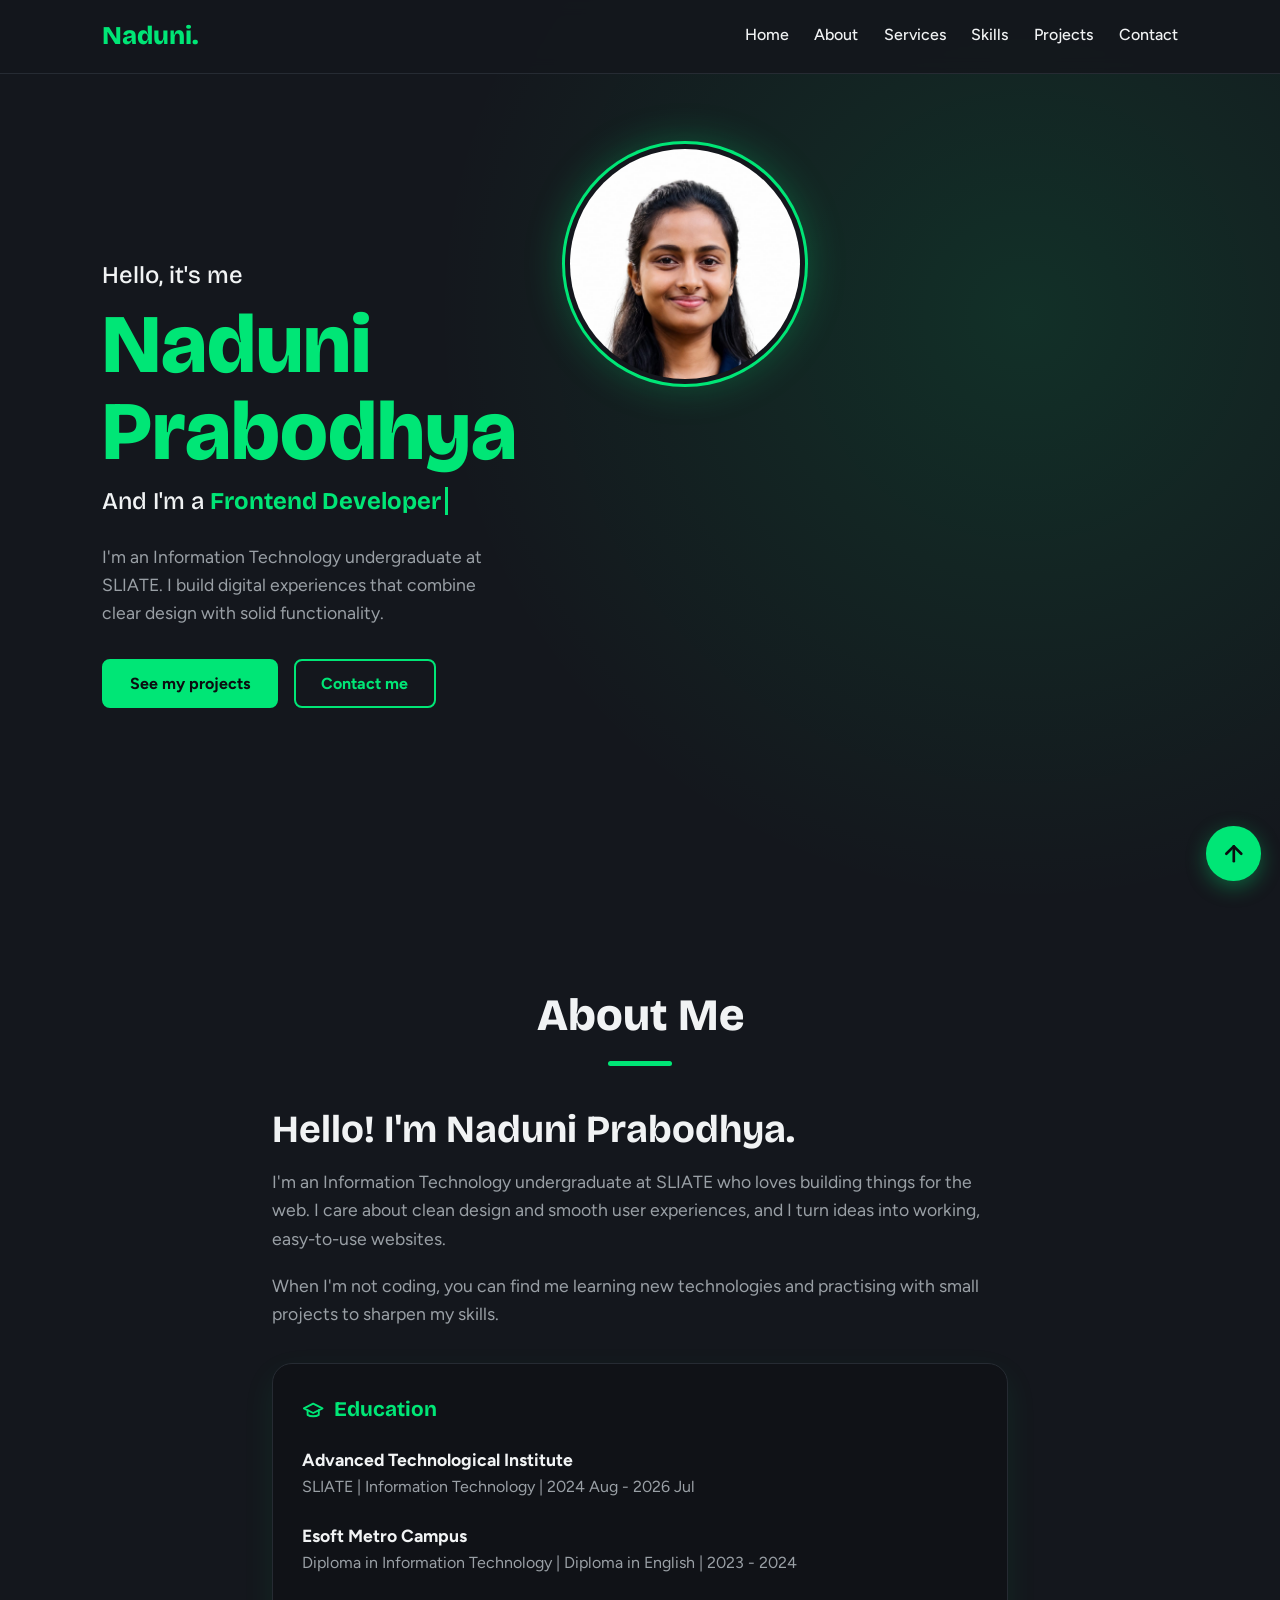
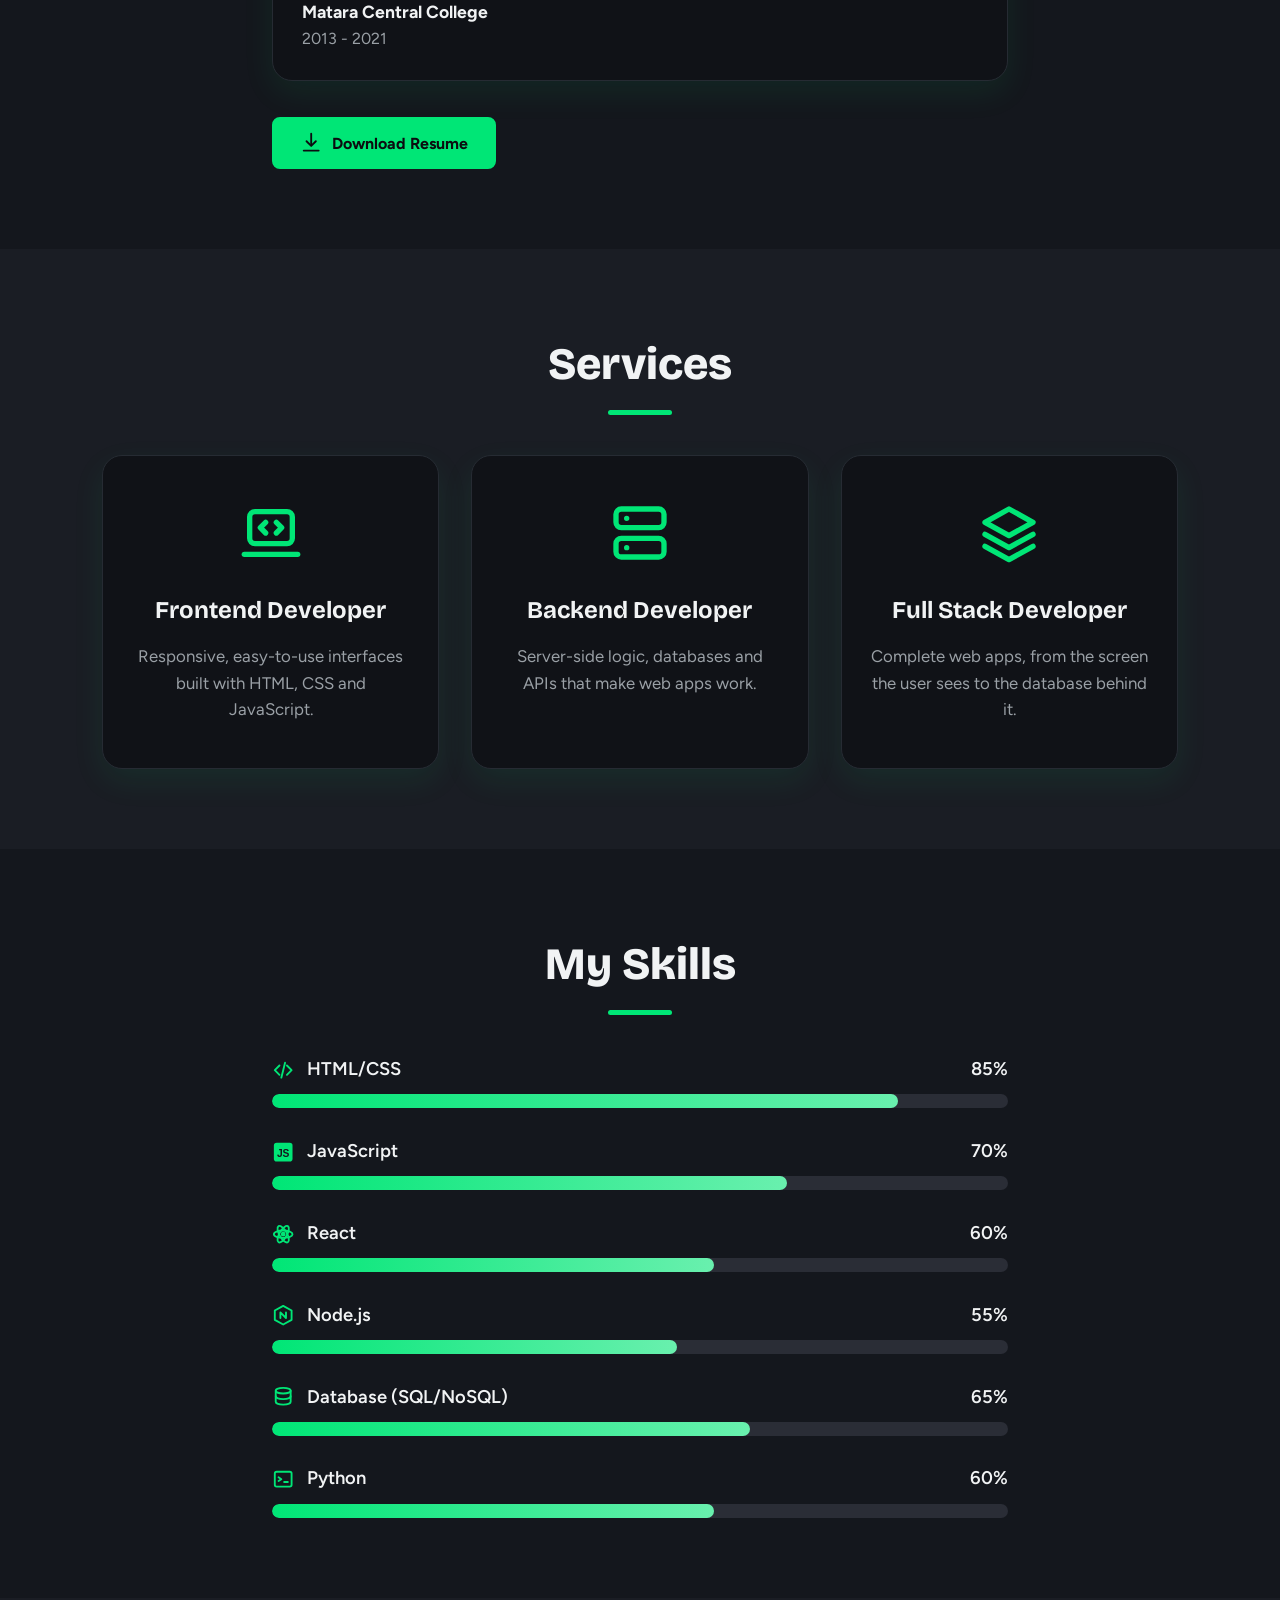
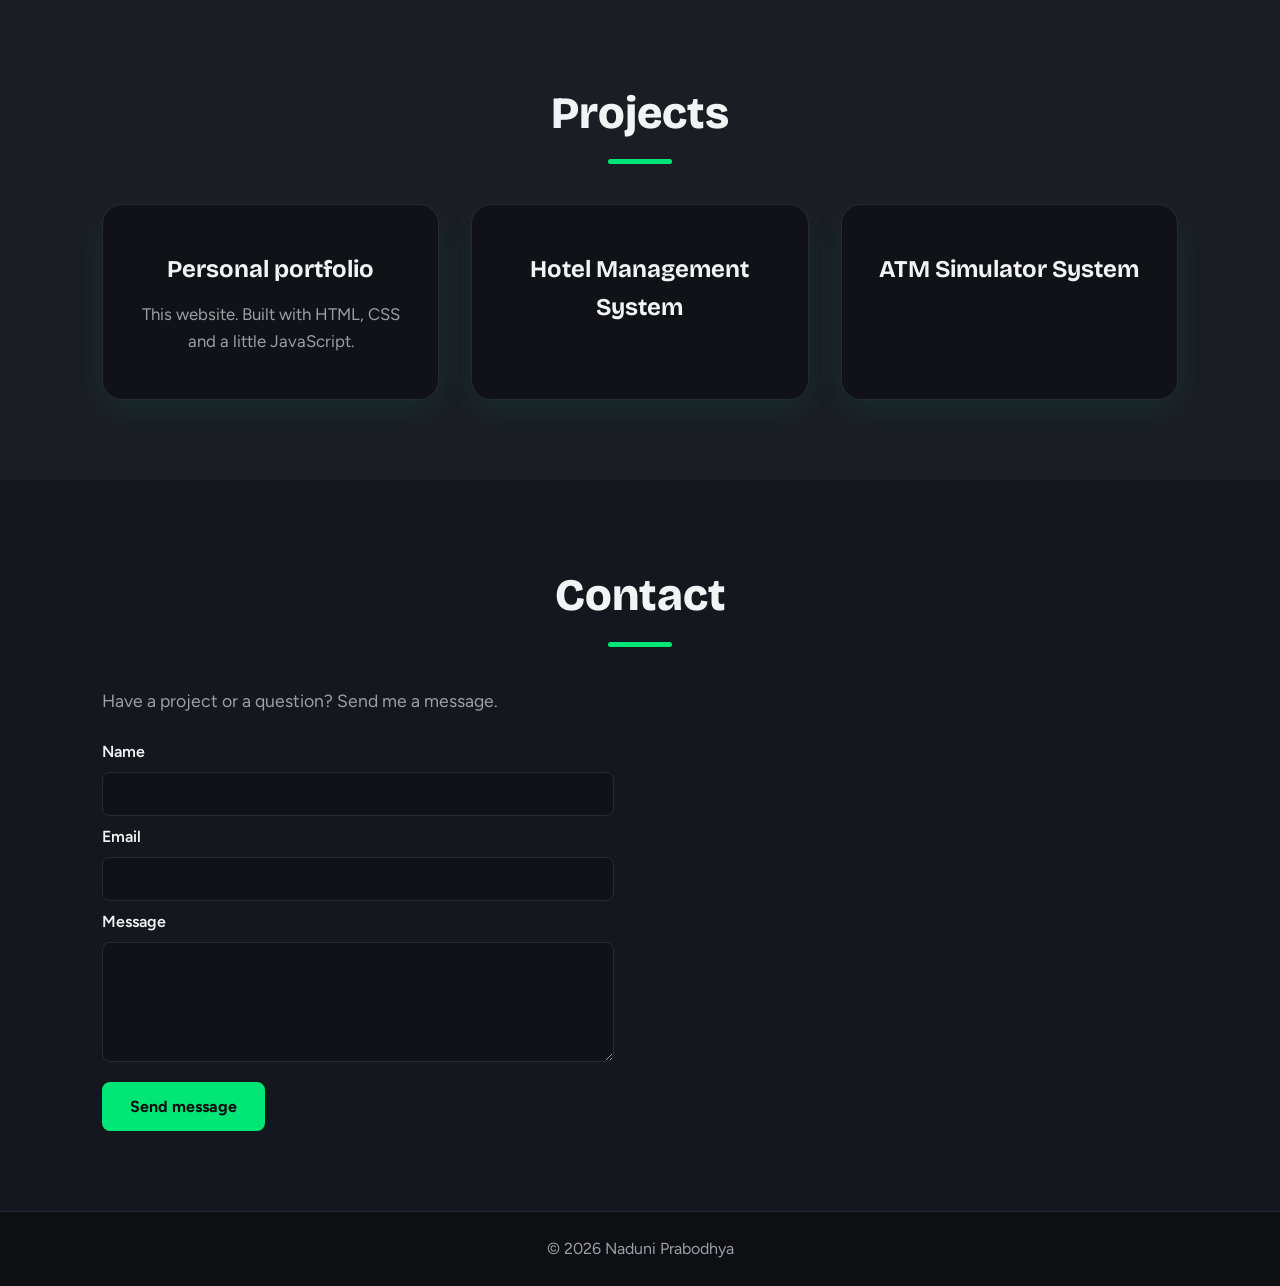
==== index.html @ 2f7cf5c9 "Add files via upload" ====
<!DOCTYPE html>
<html lang="en">
<head>
    <meta charset="UTF-8">
    <meta name="viewport" content="width=device-width, initial-scale=1.0">
    <title>Naduni Prabodhya | Portfolio</title>
    <link rel="preconnect" href="https://fonts.googleapis.com">
    <link rel="preconnect" href="https://fonts.gstatic.com" crossorigin>
    <link href="https://fonts.googleapis.com/css2?family=Bricolage+Grotesque:wght@500;700;800&family=Figtree:wght@400;500;600&display=swap" rel="stylesheet">
    <link rel="stylesheet" href="stylesheet.css">
</head>
<body>
    <header class="header">
        <a href="#home" class="logo">Naduni.</a>
        <nav class="navbar" aria-label="Main">
            <a href="#home">Home</a>
            <a href="#about">About</a>
            <a href="#services">Services</a>
            <a href="#skills">Skills</a>
            <a href="#projects">Projects</a>
            <a href="#contact">Contact</a>
        </nav>
    </header>

    <main>
        <section class="home" id="home">
            <div class="home-content">
                <h3>Hello, it's me</h3>
                <h1>Naduni Prabodhya</h1>
                <h3>And I'm a <span class="role" id="role"></span></h3>
                <p>
                    I'm an Information Technology undergraduate at SLIATE.
                    I build digital experiences that combine clear design with solid functionality.
                </p>
                <div class="home-actions">
                    <a href="#projects" class="btn">See my projects</a>
                    <a href="#contact" class="btn btn-ghost">Contact me</a>
                </div>
            </div>
            <div class="home-img">
                <img src="naduphoto.jpeg" alt="Photo of Naduni Prabodhya">
            </div>
        </section>

        <section class="section" id="about">
            <h2>About Me</h2>
            <div class="about-body">
                <h3>Hello! I'm Naduni Prabodhya.</h3>
                <p>
                    I'm an Information Technology undergraduate at SLIATE who loves building things for the web.
                    I care about clean design and smooth user experiences, and I turn ideas into
                    working, easy-to-use websites.
                </p>
                <p>
                    When I'm not coding, you can find me learning new technologies and practising
                    with small projects to sharpen my skills.
                </p>

                <div class="edu-card">
                    <h4>
                        <svg class="icon-sm" viewBox="0 0 24 24" fill="none" stroke="currentColor" stroke-width="2" stroke-linecap="round" stroke-linejoin="round" aria-hidden="true"><path d="M22 10L12 5 2 10l10 5 10-5z"/><path d="M6 12v5c3 2 9 2 12 0v-5"/></svg>
                        Education
                    </h4>
                    <div class="edu-item">
                        <strong>Advanced Technological Institute</strong>
                        <span>SLIATE | Information Technology | 2024 Aug - 2026 Jul</span>
                    </div>
                    <div class="edu-item">
                        <strong>Esoft Metro Campus</strong>
                        <span> Diploma in Information Technology | Diploma in English | 2023 - 2024</span>
                    </div>
                    <div class="edu-item">
                        <strong>Matara Central College</strong>
                        <span>2013 - 2021 </span>
                    </div>
                </div>

                <a href="S.K.N.Prabodhya CV.pdf" download class="btn">
                    <svg class="icon-sm" viewBox="0 0 24 24" fill="none" stroke="currentColor" stroke-width="2" stroke-linecap="round" stroke-linejoin="round" aria-hidden="true"><path d="M12 3v12"/><path d="M7 11l5 5 5-5"/><path d="M4 21h16"/></svg>
                    Download Resume
                </a>
            </div>
        </section>

        <section class="section alt" id="services">
            <h2>Services</h2>
            <div class="grid">
                <article>
                    <svg class="icon" viewBox="0 0 24 24" fill="none" stroke="currentColor" stroke-width="2" stroke-linecap="round" stroke-linejoin="round" aria-hidden="true"><rect x="4" y="4" width="16" height="12" rx="2"/><path d="M2 20h20"/><path d="M10 8l-2 2 2 2M14 8l2 2-2 2"/></svg>
                    <h3>Frontend Developer</h3>
                    <p>Responsive, easy-to-use interfaces built with HTML, CSS and JavaScript.</p>
                </article>
                <article>
                    <svg class="icon" viewBox="0 0 24 24" fill="none" stroke="currentColor" stroke-width="2" stroke-linecap="round" stroke-linejoin="round" aria-hidden="true"><rect x="3" y="3" width="18" height="7" rx="2"/><rect x="3" y="14" width="18" height="7" rx="2"/><path d="M7 6.5h.01M7 17.5h.01"/></svg>
                    <h3>Backend Developer</h3>
                    <p>Server-side logic, databases and APIs that make web apps work.</p>
                </article>
                <article>
                    <svg class="icon" viewBox="0 0 24 24" fill="none" stroke="currentColor" stroke-width="2" stroke-linecap="round" stroke-linejoin="round" aria-hidden="true"><path d="M12 3l9 5-9 5-9-5 9-5z"/><path d="M3 12.5l9 5 9-5"/><path d="M3 17l9 5 9-5"/></svg>
                    <h3>Full Stack Developer</h3>
                    <p>Complete web apps, from the screen the user sees to the database behind it.</p>
                </article>
            </div>
        </section>

        <section class="section" id="skills">
            <h2>My Skills</h2>
            <div class="skill-list">
                <div class="skill">
                    <div class="skill-head">
                        <span class="skill-name"><svg class="icon-sm" viewBox="0 0 24 24" fill="none" stroke="currentColor" stroke-width="2" stroke-linecap="round" stroke-linejoin="round" aria-hidden="true"><path d="M8 7l-5 5 5 5M16 7l5 5-5 5M14 4l-4 16"/></svg>HTML/CSS</span>
                        <span>85%</span>
                    </div>
                    <div class="bar"><span style="width: 85%"></span></div>
                </div>

                <div class="skill">
                    <div class="skill-head">
                        <span class="skill-name"><svg class="icon-sm" viewBox="0 0 24 24" aria-hidden="true"><rect x="2" y="2" width="20" height="20" rx="3" fill="currentColor"/><text x="12" y="17" text-anchor="middle" font-size="11" font-weight="800" font-family="Arial, sans-serif" fill="#14171d">JS</text></svg>JavaScript</span>
                        <span>70%</span>
                    </div>
                    <div class="bar"><span style="width: 70%"></span></div>
                </div>

                <div class="skill">
                    <div class="skill-head">
                        <span class="skill-name"><svg class="icon-sm" viewBox="0 0 24 24" fill="none" stroke="currentColor" stroke-width="2" stroke-linecap="round" stroke-linejoin="round" aria-hidden="true"><circle cx="12" cy="12" r="1.6" fill="currentColor"/><ellipse cx="12" cy="12" rx="10" ry="4"/><ellipse cx="12" cy="12" rx="10" ry="4" transform="rotate(60 12 12)"/><ellipse cx="12" cy="12" rx="10" ry="4" transform="rotate(120 12 12)"/></svg>React</span>
                        <span>60%</span>
                    </div>
                    <div class="bar"><span style="width: 60%"></span></div>
                </div>

                <div class="skill">
                    <div class="skill-head">
                        <span class="skill-name"><svg class="icon-sm" viewBox="0 0 24 24" fill="none" stroke="currentColor" stroke-width="2" stroke-linecap="round" stroke-linejoin="round" aria-hidden="true"><path d="M12 2l9 5v10l-9 5-9-5V7z"/><path d="M9 9v6M9 9l6 6M15 9v6"/></svg>Node.js</span>
                        <span>55%</span>
                    </div>
                    <div class="bar"><span style="width: 55%"></span></div>
                </div>

                <div class="skill">
                    <div class="skill-head">
                        <span class="skill-name"><svg class="icon-sm" viewBox="0 0 24 24" fill="none" stroke="currentColor" stroke-width="2" stroke-linecap="round" stroke-linejoin="round" aria-hidden="true"><ellipse cx="12" cy="5" rx="8" ry="3"/><path d="M4 5v6c0 1.7 3.6 3 8 3s8-1.3 8-3V5"/><path d="M4 11v6c0 1.7 3.6 3 8 3s8-1.3 8-3v-6"/></svg>Database (SQL/NoSQL)</span>
                        <span>65%</span>
                    </div>
                    <div class="bar"><span style="width: 65%"></span></div>
                </div>

                <div class="skill">
                    <div class="skill-head">
                        <span class="skill-name"><svg class="icon-sm" viewBox="0 0 24 24" fill="none" stroke="currentColor" stroke-width="2" stroke-linecap="round" stroke-linejoin="round" aria-hidden="true"><rect x="3" y="4" width="18" height="16" rx="2"/><path d="M7 10l3 2-3 2M13 15h4"/></svg>Python</span>
                        <span>60%</span>
                    </div>
                    <div class="bar"><span style="width: 60%"></span></div>
                </div>
            </div>
        </section>

        <section class="section alt" id="projects">
            <h2>Projects</h2>
            <div class="grid">
                <article>
                    <h3>Personal portfolio</h3>
                    <p>This website. Built with HTML, CSS and a little JavaScript.</p>
                </article>
                <article>
                    <h3>Hotel Management System</h3>
                    <p></p>
                </article>
                <article>
                    <h3>ATM Simulator System</h3>
                    <p></p>
                </article>
            </div>
        </section>

        <section class="section" id="contact">
            <h2>Contact</h2>
            <p class="lead">Have a project or a question? Send me a message.</p>
            <form class="contact-form" action="#" method="post">
                <label for="name">Name</label>
                <input type="text" id="name" name="name" required>
                <label for="email">Email</label>
                <input type="email" id="email" name="email" required>
                <label for="message">Message</label>
                <textarea id="message" name="message" rows="5" required></textarea>
                <button type="submit" class="btn">Send message</button>
            </form>
        </section>
    </main>

    <footer class="footer">
        <p>&copy; 2026 Naduni Prabodhya</p>
    </footer>

    <a href="#home" class="to-top" aria-label="Back to top">
        <svg viewBox="0 0 24 24" fill="none" stroke="currentColor" stroke-width="2.5" stroke-linecap="round" stroke-linejoin="round" aria-hidden="true"><path d="M12 19V5"/><path d="M5 12l7-7 7 7"/></svg>
    </a>

    <script>
        const roles = ["Frontend Developer", "Backend Developer", "Full Stack Developer"];
        const el = document.getElementById("role");
        const still = window.matchMedia("(prefers-reduced-motion: reduce)").matches;
        let r = 0, c = 0, deleting = false;

        function type() {
            const word = roles[r];
            el.textContent = word.slice(0, c);
            if (!deleting && c === word.length) { deleting = true; return setTimeout(type, 1400); }
            if (deleting && c === 0) { deleting = false; r = (r + 1) % roles.length; }
            c += deleting ? -1 : 1;
            setTimeout(type, deleting ? 50 : 100);
        }
        still ? (el.textContent = roles[0]) : type();
    </script>
</body>
</html>
---- stylesheet.css ----
:root {
    --bg: #14171d;
    --bg-alt: #1a1d24;
    --card: #101217;
    --line: #262b33;
    --green: #00e676;
    --text: #f1f3f4;
    --muted: #9aa0a6;
    --head: "Bricolage Grotesque", system-ui, sans-serif;
    --body: "Figtree", system-ui, sans-serif;
    color-scheme: dark;
}

* { margin: 0; padding: 0; box-sizing: border-box; }

html { scroll-behavior: smooth; scroll-padding-top: 5rem; }

body {
    font-family: var(--body);
    background: var(--bg);
    color: var(--text);
    line-height: 1.6;
}

a:focus-visible, button:focus-visible, input:focus-visible, textarea:focus-visible {
    outline: 3px solid var(--green);
    outline-offset: 3px;
}

/* Header */
.header {
    position: fixed;
    top: 0; left: 0; right: 0;
    z-index: 10;
    display: flex;
    justify-content: space-between;
    align-items: center;
    flex-wrap: wrap;
    gap: .5rem 2rem;
    padding: 1rem 8%;
    background: rgba(20, 23, 29, .92);
    backdrop-filter: blur(8px);
    border-bottom: 1px solid var(--line);
}

.logo {
    font-family: var(--head);
    font-weight: 800;
    font-size: 1.6rem;
    color: var(--green);
    text-decoration: none;
}

.navbar { display: flex; flex-wrap: wrap; gap: .3rem 1.6rem; }

.navbar a {
    color: var(--text);
    text-decoration: none;
    font-weight: 500;
    padding-bottom: 2px;
    border-bottom: 2px solid transparent;
    transition: color .2s, border-color .2s;
}

.navbar a:hover { color: var(--green); border-color: var(--green); }

/* Hero */
.home {
    min-height: 100vh;
    display: flex;
    align-items: center;
    padding: 8rem 8% 4rem;
    background: radial-gradient(circle at 80% 35%, rgba(0, 230, 118, .12), transparent 50%), var(--bg);
}

.home { justify-content: space-between; flex-wrap: nowrap; gap: 3rem; }

.home-content { flex: 1; max-width: 36rem; }

.home-img { flex-shrink: 0; align-self: flex-start; margin-top: 1rem; }

.home-img img {
    display: block;
    width: min(15rem, 100%);
    aspect-ratio: 1;
    object-fit: cover;
    object-position: center top;
    border-radius: 50%;
    border: 5px solid var(--bg);
    box-shadow: 0 0 0 3px var(--green), 0 0 40px rgba(0, 230, 118, .3);
    background: var(--card);
}

.home h1 {
    font-family: var(--head);
    font-weight: 800;
    font-size: clamp(2.8rem, 8vw, 5.2rem);
    line-height: 1.05;
    margin: .4rem 0;
    color: var(--green);
}

.home h3 { font-family: var(--head); font-weight: 500; font-size: 1.5rem; }

.role {
    font-weight: 700;
    color: var(--green);
    border-right: 3px solid var(--green);
    padding-right: 4px;
    min-height: 1.2em;
}

.home p { margin: 1.4rem 0 2rem; font-size: 1.1rem; max-width: 34rem; color: var(--muted); }

.home-actions { display: flex; flex-wrap: wrap; gap: 1rem; }

/* Buttons */
.btn {
    display: inline-block;
    padding: .8rem 1.6rem;
    background: var(--green);
    color: #0b0d10;
    font: 700 1rem var(--body);
    text-decoration: none;
    border: 2px solid var(--green);
    border-radius: 8px;
    cursor: pointer;
    transition: background .2s, color .2s, border-color .2s;
}

.btn:hover { background: var(--text); border-color: var(--text); }

.btn-ghost { background: transparent; color: var(--green); }
.btn-ghost:hover { background: var(--green); border-color: var(--green); color: #0b0d10; }

/* Sections */
.section { padding: 5rem 8%; background: var(--bg); }
.section.alt { background: var(--bg-alt); }

.section h2 {
    font-family: var(--head);
    font-weight: 800;
    font-size: clamp(2rem, 5vw, 2.8rem);
    text-align: center;
    margin-bottom: 2.5rem;
}

.section h2::after {
    content: "";
    display: block;
    width: 4rem;
    height: 5px;
    margin: .6rem auto 0;
    border-radius: 3px;
    background: var(--green);
}

.lead { max-width: 40rem; font-size: 1.1rem; color: var(--muted); }

/* Cards (services + projects) */
.grid {
    display: grid;
    grid-template-columns: repeat(auto-fit, minmax(15rem, 1fr));
    gap: 2rem;
}

.grid article {
    text-align: center;
    padding: 2.8rem 1.8rem;
    background: var(--card);
    border: 1px solid var(--line);
    border-radius: 20px;
    box-shadow: 0 12px 32px rgba(0, 230, 118, .08);
    transition: border-color .25s, box-shadow .25s;
}

.grid article:hover {
    border-color: var(--green);
    box-shadow: 0 12px 36px rgba(0, 230, 118, .22);
}

.grid .icon { width: 4rem; height: 4rem; color: var(--green); margin-bottom: 1.2rem; }

.grid h3 { font-family: var(--head); font-size: 1.5rem; font-weight: 700; margin-bottom: .8rem; }

.grid p { color: var(--muted); font-size: 1.05rem; }

/* Skills */
.skill-list { max-width: 46rem; margin: 0 auto; display: grid; gap: 1.8rem; }

.skill-head {
    display: flex;
    justify-content: space-between;
    align-items: center;
    margin-bottom: .6rem;
    font-size: 1.15rem;
    font-weight: 600;
}

.skill-name { display: flex; align-items: center; gap: .8rem; }
.skill-name svg { color: var(--green); }

.bar { height: 14px; background: #2a2d36; border-radius: 999px; overflow: hidden; }

.bar span {
    display: block;
    height: 100%;
    border-radius: 999px;
    background: linear-gradient(90deg, var(--green), #69f0ae);
}

/* Contact form */
.contact-form {
    display: grid;
    gap: .5rem;
    max-width: 32rem;
    margin-top: 1.5rem;
}

.contact-form label { font-weight: 600; }

.contact-form input, .contact-form textarea {
    padding: .7rem .9rem;
    font: 1rem var(--body);
    color: var(--text);
    background: var(--card);
    border: 1px solid var(--line);
    border-radius: 8px;
}

.contact-form input:focus, .contact-form textarea:focus { border-color: var(--green); }

.contact-form .btn { margin-top: .8rem; justify-self: start; }

.footer { padding: 1.5rem 8%; text-align: center; background: #0d0f13; color: var(--muted); border-top: 1px solid var(--line); }

@media (max-width: 600px) {
    .header { padding: .8rem 5%; }
    .home, .section, .footer { padding-left: 5%; padding-right: 5%; }
    .home { padding-top: 9rem; flex-direction: column; align-items: flex-start; gap: 1.5rem; }
    .home-img { order: -1; margin-top: 0; }
    .home-img img { width: 10rem; }
}

@media (prefers-reduced-motion: reduce) {
    html { scroll-behavior: auto; }
    * { transition: none !important; }
}

/* About */
.about-body { max-width: 46rem; margin: 0 auto; }

.about-body h3 {
    font-family: var(--head);
    font-size: clamp(1.8rem, 5vw, 2.4rem);
    line-height: 1.2;
    margin-bottom: 1rem;
}

.about-body > p { color: var(--muted); font-size: 1.1rem; margin-bottom: 1.2rem; }

.edu-card {
    margin: 2.2rem 0;
    padding: 1.8rem;
    background: var(--card);
    border: 1px solid var(--line);
    border-radius: 20px;
    box-shadow: 0 12px 32px rgba(0, 230, 118, .08);
}

.edu-card h4 {
    display: flex;
    align-items: center;
    gap: .6rem;
    margin-bottom: 1.2rem;
    font-family: var(--head);
    font-size: 1.3rem;
    color: var(--green);
}

.edu-item { margin-bottom: 1.4rem; }
.edu-item:last-child { margin-bottom: 0; }
.edu-item strong { display: block; font-size: 1.1rem; }
.edu-item span { color: var(--muted); }

.icon-sm { width: 1.4rem; height: 1.4rem; flex-shrink: 0; }

.btn .icon-sm { vertical-align: -.3rem; margin-right: .4rem; }

/* Back to top */
.to-top {
    position: fixed;
    right: 1.2rem;
    bottom: 1.2rem;
    z-index: 10;
    display: grid;
    place-items: center;
    width: 3.4rem;
    height: 3.4rem;
    border-radius: 50%;
    background: var(--green);
    color: #0b0d10;
    box-shadow: 0 6px 20px rgba(0, 230, 118, .35);
}

.to-top svg { width: 1.6rem; height: 1.6rem; }
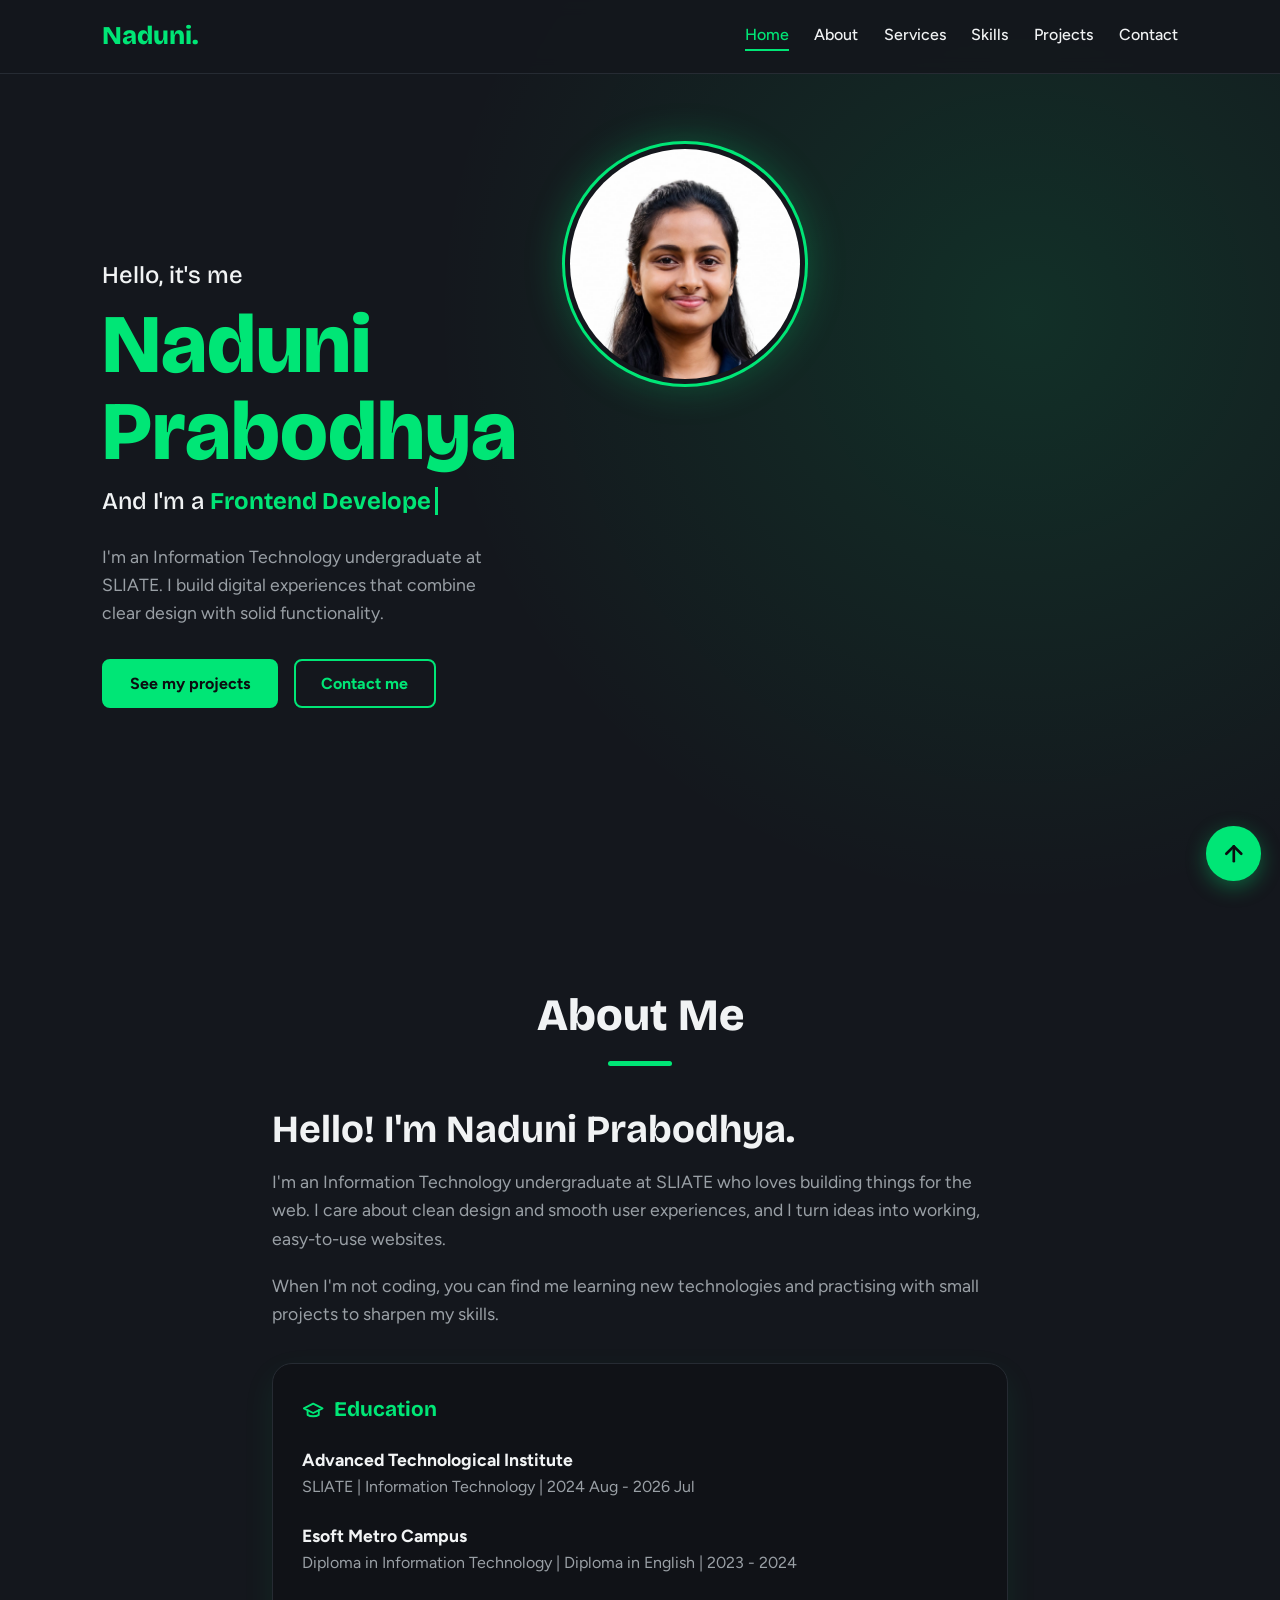
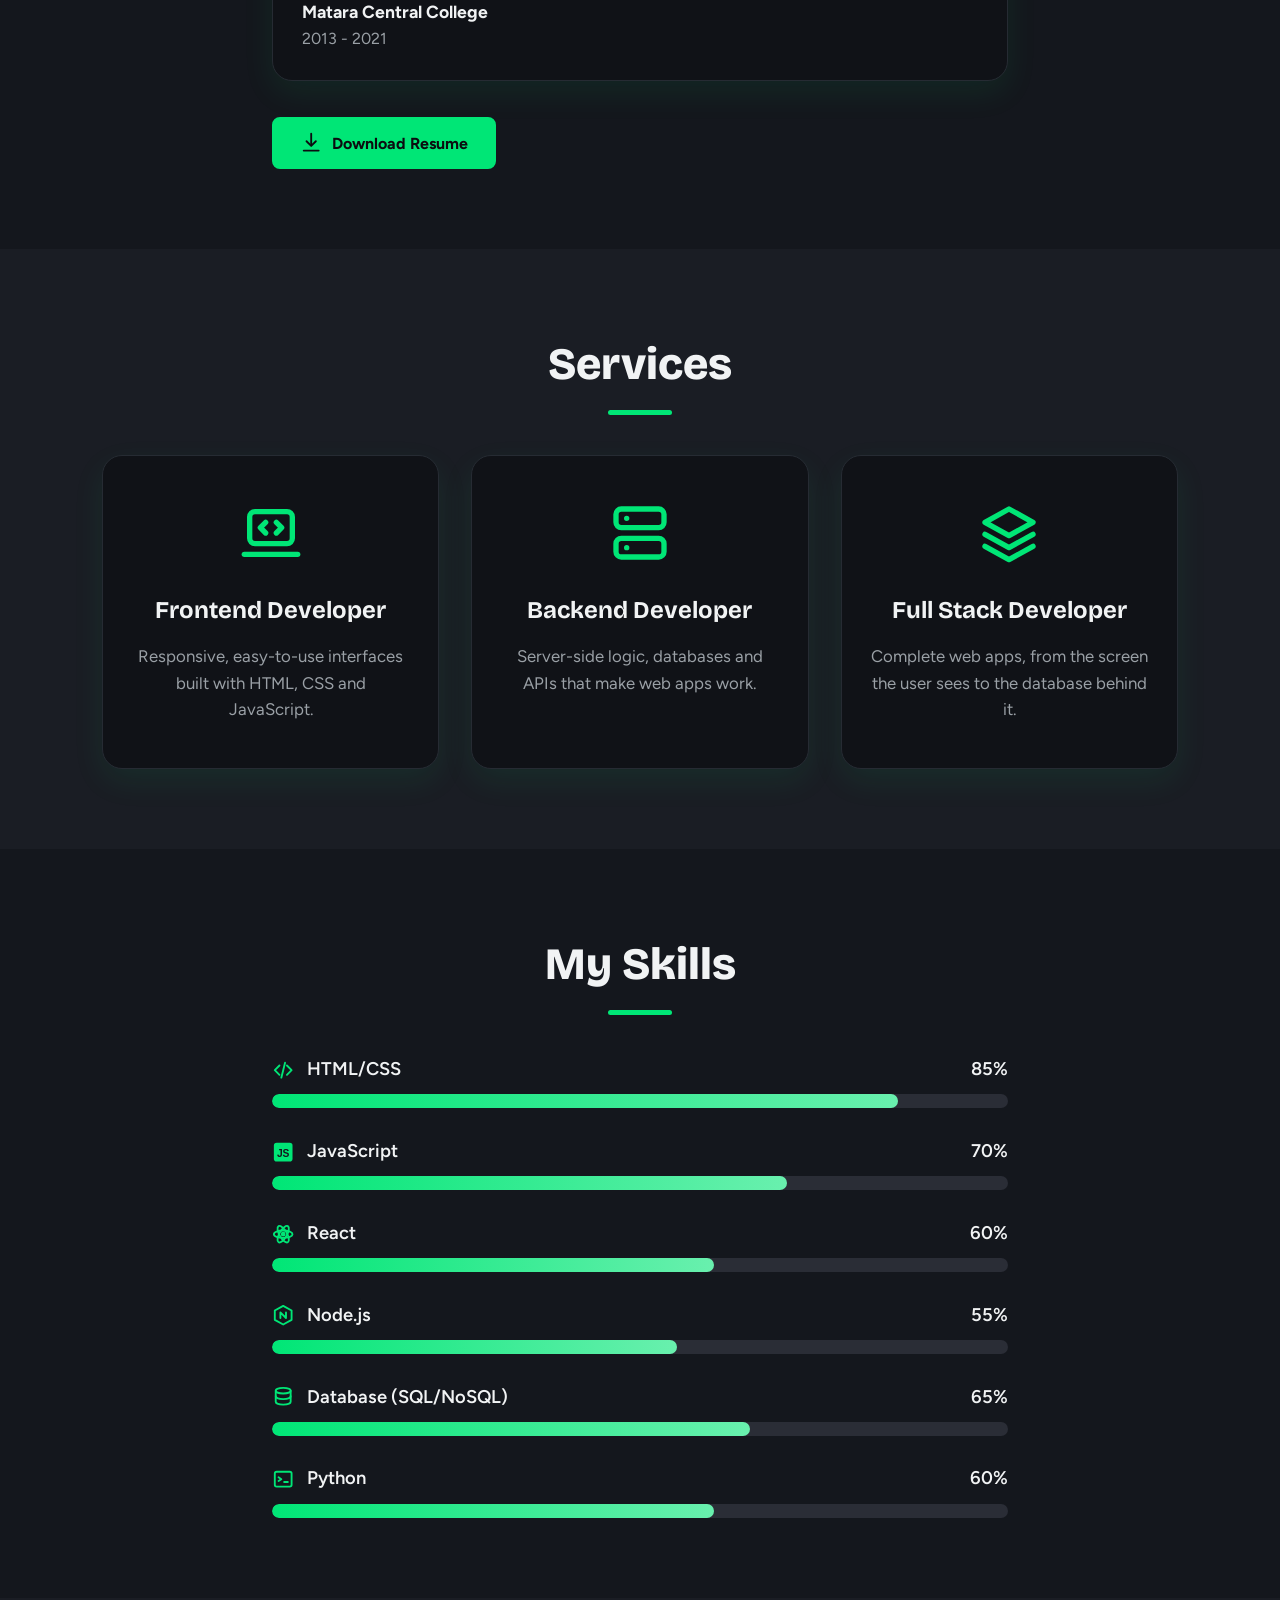
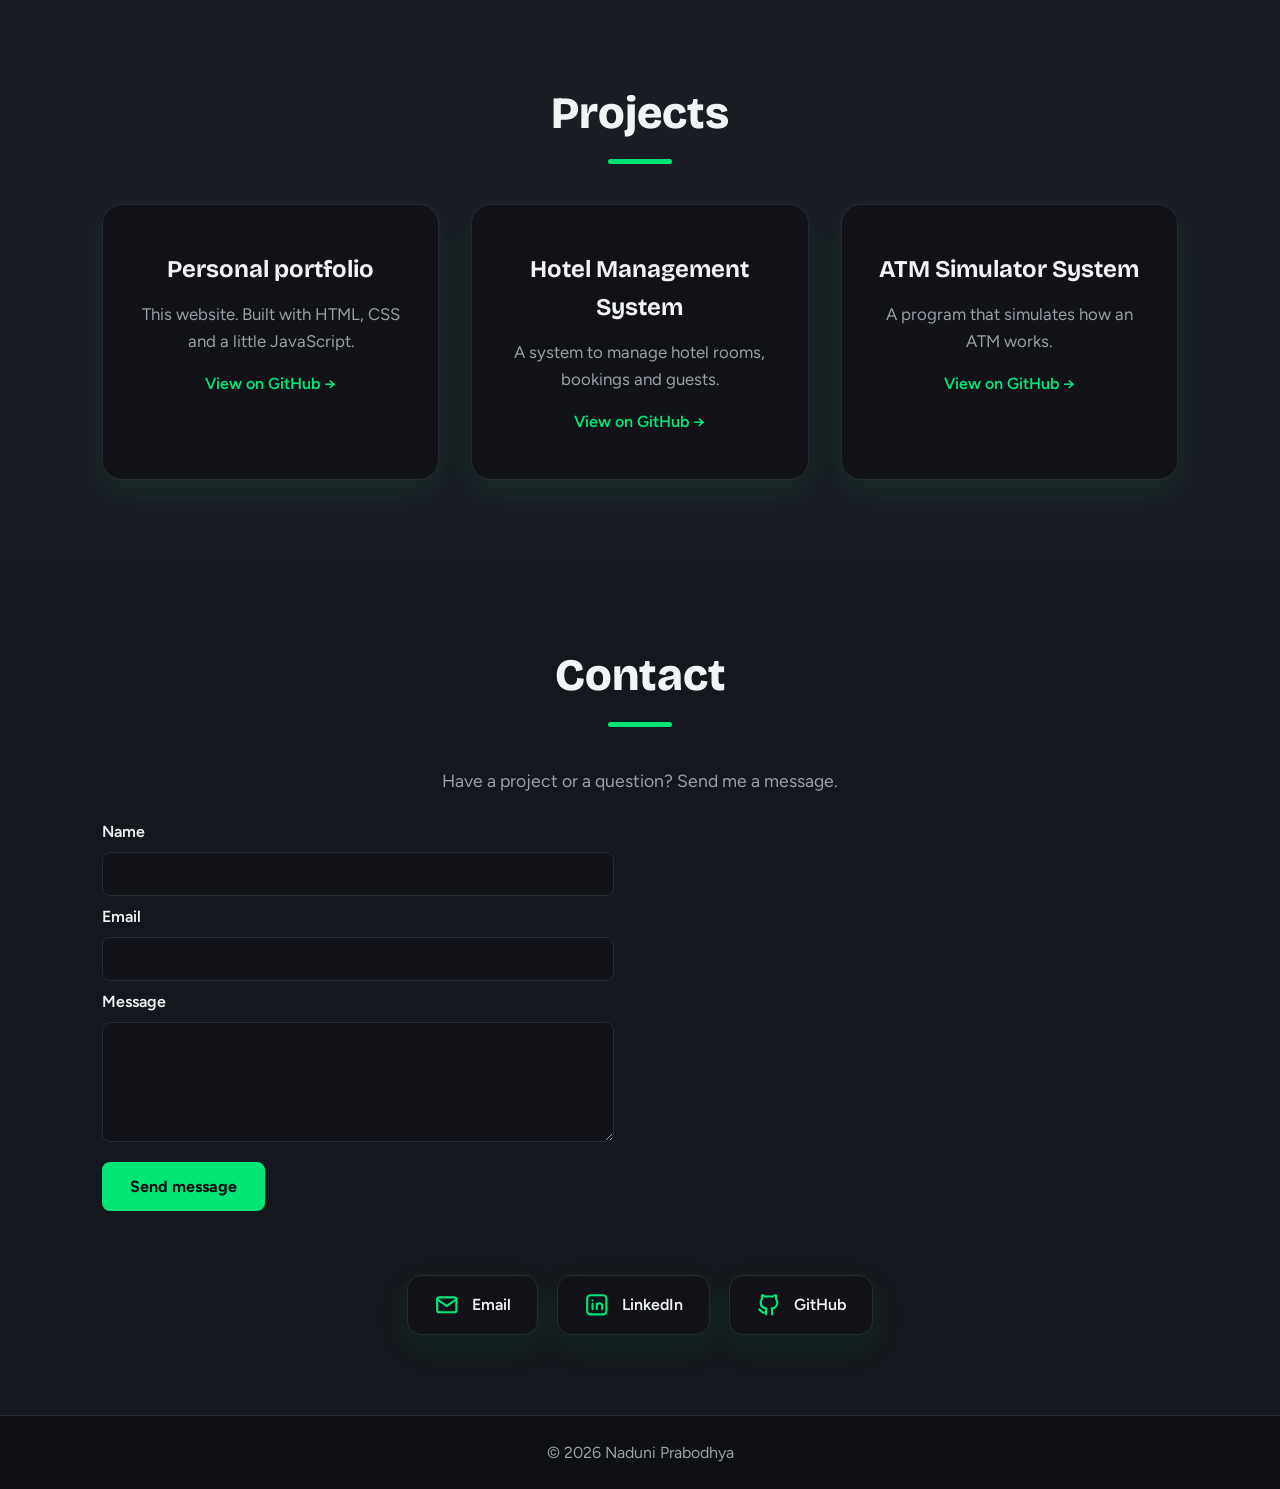
==== commit f2d19643: "Add files via upload" ====
--- a/index.html
+++ b/index.html
@@ -12,7 +12,10 @@
 <body>
     <header class="header">
         <a href="#home" class="logo">Naduni.</a>
-        <nav class="navbar" aria-label="Main">
+        <button class="menu-toggle" aria-label="Toggle menu" aria-expanded="false" aria-controls="navbar">
+           <svg viewBox="0 0 24 24" fill="none" stroke="currentColor" stroke-width="2.5" stroke-linecap="round" aria-hidden="true"><path d="M4 6h16M4 12h16M4 18h16"/></svg>
+        </button>
+        <nav class="navbar" id="navbar" aria-label="Main">
             <a href="#home">Home</a>
             <a href="#about">About</a>
             <a href="#services">Services</a>
@@ -160,24 +163,27 @@
             <h2>Projects</h2>
             <div class="grid">
                 <article>
-                    <h3>Personal portfolio</h3>
-                    <p>This website. Built with HTML, CSS and a little JavaScript.</p>
-                </article>
-                <article>
-                    <h3>Hotel Management System</h3>
-                    <p></p>
-                </article>
-                <article>
-                    <h3>ATM Simulator System</h3>
-                    <p></p>
-                </article>
+    <h3><a class="card-link" href="https://github.com/naduniprabodhya/Personal_Portfolio_Website" target="_blank" rel="noopener">Personal portfolio</a></h3>
+    <p>This website. Built with HTML, CSS and a little JavaScript.</p>
+    <span class="card-cta">View on GitHub &rarr;</span>
+</article>
+<article>
+    <h3><a class="card-link" href="https://github.com/naduniprabodhya/Hotel-Management-System" target="_blank" rel="noopener">Hotel Management System</a></h3>
+    <p>A system to manage hotel rooms, bookings and guests.</p>
+    <span class="card-cta">View on GitHub &rarr;</span>
+</article>
+<article>
+    <h3><a class="card-link" href="https://github.com/naduniprabodhya/ATM-Simulator-System" target="_blank" rel="noopener">ATM Simulator System</a></h3>
+    <p>A program that simulates how an ATM works.</p>
+    <span class="card-cta">View on GitHub &rarr;</span>
+</article>
             </div>
         </section>
 
         <section class="section" id="contact">
             <h2>Contact</h2>
             <p class="lead">Have a project or a question? Send me a message.</p>
-            <form class="contact-form" action="#" method="post">
+            <form class="contact-form" action="https://formspree.io/f/YOUR_FORM_ID" method="post">
                 <label for="name">Name</label>
                 <input type="text" id="name" name="name" required>
                 <label for="email">Email</label>
@@ -185,7 +191,22 @@
                 <label for="message">Message</label>
                 <textarea id="message" name="message" rows="5" required></textarea>
                 <button type="submit" class="btn">Send message</button>
+                <p id="form-status" class="form-status" role="status"></p>
             </form>
+            <div class="contact-links">
+                <a href="naduniprabodhya@gmail.com" class="contact-card">
+                    <svg viewBox="0 0 24 24" fill="none" stroke="currentColor" stroke-width="2" stroke-linecap="round" stroke-linejoin="round" aria-hidden="true"><rect x="3" y="5" width="18" height="14" rx="2"/><path d="M3 7l9 6 9-6"/></svg>
+                    <span>Email</span>
+                </a>
+                <a href="https://www.linkedin.com/in/naduni-prabodhya-3286b8424" target="_blank" rel="noopener" class="contact-card">
+                    <svg viewBox="0 0 24 24" fill="none" stroke="currentColor" stroke-width="2" stroke-linecap="round" stroke-linejoin="round" aria-hidden="true"><rect x="3" y="3" width="18" height="18" rx="3"/><path d="M8 11v5M8 8v.01M12 16v-5M12 13a2.5 2.5 0 015 0v3"/></svg>
+                    <span>LinkedIn</span>
+                </a>
+                <a href="https://github.com/naduniprabodhya" target="_blank" rel="noopener" class="contact-card">
+                    <svg viewBox="0 0 24 24" fill="none" stroke="currentColor" stroke-width="2" stroke-linecap="round" stroke-linejoin="round" aria-hidden="true"><path d="M9 19c-4 1.5-4-2-6-2.5M15 21v-3.5c0-1 .1-1.4-.5-2 2.8-.3 5.5-1.4 5.5-6a4.6 4.6 0 00-1.3-3.2 4.2 4.2 0 00-.1-3.2s-1.1-.3-3.5 1.3a12 12 0 00-6.2 0C6.9 2.8 5.8 3.1 5.8 3.1a4.2 4.2 0 00-.1 3.2A4.6 4.6 0 004.4 9.5c0 4.6 2.7 5.7 5.5 6-.6.6-.6 1.2-.5 2V21"/></svg>
+                    <span>GitHub</span>
+                </a>
+        </div>
         </section>
     </main>
 
@@ -197,21 +218,6 @@
         <svg viewBox="0 0 24 24" fill="none" stroke="currentColor" stroke-width="2.5" stroke-linecap="round" stroke-linejoin="round" aria-hidden="true"><path d="M12 19V5"/><path d="M5 12l7-7 7 7"/></svg>
     </a>
 
-    <script>
-        const roles = ["Frontend Developer", "Backend Developer", "Full Stack Developer"];
-        const el = document.getElementById("role");
-        const still = window.matchMedia("(prefers-reduced-motion: reduce)").matches;
-        let r = 0, c = 0, deleting = false;
-
-        function type() {
-            const word = roles[r];
-            el.textContent = word.slice(0, c);
-            if (!deleting && c === word.length) { deleting = true; return setTimeout(type, 1400); }
-            if (deleting && c === 0) { deleting = false; r = (r + 1) % roles.length; }
-            c += deleting ? -1 : 1;
-            setTimeout(type, deleting ? 50 : 100);
-        }
-        still ? (el.textContent = roles[0]) : type();
-    </script>
+    <script src="script.js" defer></script>
 </body>
 </html>
--- a/stylesheet.css
+++ b/stylesheet.css
@@ -303,4 +303,89 @@
     box-shadow: 0 6px 20px rgba(0, 230, 118, .35);
 }
 
-.to-top svg { width: 1.6rem; height: 1.6rem; }+.to-top svg { width: 1.6rem; height: 1.6rem; }
+
+/* Active nav link */
+.navbar a.active { color: var(--green); border-color: var(--green); }
+
+/* Mobile menu button */
+.menu-toggle {
+    display: none;
+    place-items: center;
+    width: 2.8rem;
+    height: 2.8rem;
+    color: var(--green);
+    background: none;
+    border: 1px solid var(--line);
+    border-radius: 8px;
+    cursor: pointer;
+}
+
+.menu-toggle svg { width: 1.5rem; height: 1.5rem; }
+
+@media (max-width: 700px) {
+    .menu-toggle { display: grid; }
+    .navbar { display: none; width: 100%; flex-direction: column; gap: .6rem; padding: .6rem 0 .4rem; }
+    .navbar.open { display: flex; }
+}
+
+/* Skill bar fill animation */
+.bar span { transition: width 1s ease-out; }
+
+/* Fade-in on scroll (class is added by script.js) */
+.reveal { opacity: 0; transform: translateY(24px); transition: opacity .6s ease, transform .6s ease; }
+.reveal.visible { opacity: 1; transform: none; }
+.grid article.reveal { transition: opacity .6s ease, transform .6s ease, border-color .25s, box-shadow .25s; }
+
+/* Form message */
+.form-status { min-height: 1.5rem; color: var(--green); font-weight: 600; }
+
+/* Contact links */
+.contact-links {
+    display: flex;
+    flex-wrap: wrap;
+    justify-content: center;
+    gap: 1.2rem;
+    margin-top: 2rem;
+}
+
+.contact-card {
+    display: flex;
+    align-items: center;
+    gap: .8rem;
+    padding: 1rem 1.6rem;
+    color: var(--text);
+    text-decoration: none;
+    font-weight: 600;
+    background: var(--card);
+    border: 1px solid var(--line);
+    border-radius: 14px;
+    box-shadow: 0 12px 32px rgba(0, 230, 118, .08);
+    transition: border-color .25s, box-shadow .25s;
+}
+
+.contact-card svg { width: 1.6rem; height: 1.6rem; color: var(--green); }
+
+.contact-card:hover {
+    border-color: var(--green);
+    box-shadow: 0 12px 36px rgba(0, 230, 118, .22);
+}
+
+#contact .lead { margin: 0 auto; text-align: center; }
+
+/* Clickable project cards */
+.grid article { position: relative; }
+
+.card-link { color: inherit; text-decoration: none; }
+
+.card-link::after {
+    content: "";
+    position: absolute;
+    inset: 0;
+    border-radius: 20px;
+}
+
+.card-link:focus-visible { outline: none; }
+.grid article:has(.card-link:focus-visible) { outline: 3px solid var(--green); outline-offset: 3px; }
+
+.card-cta { display: inline-block; margin-top: 1rem; color: var(--green); font-weight: 600; }
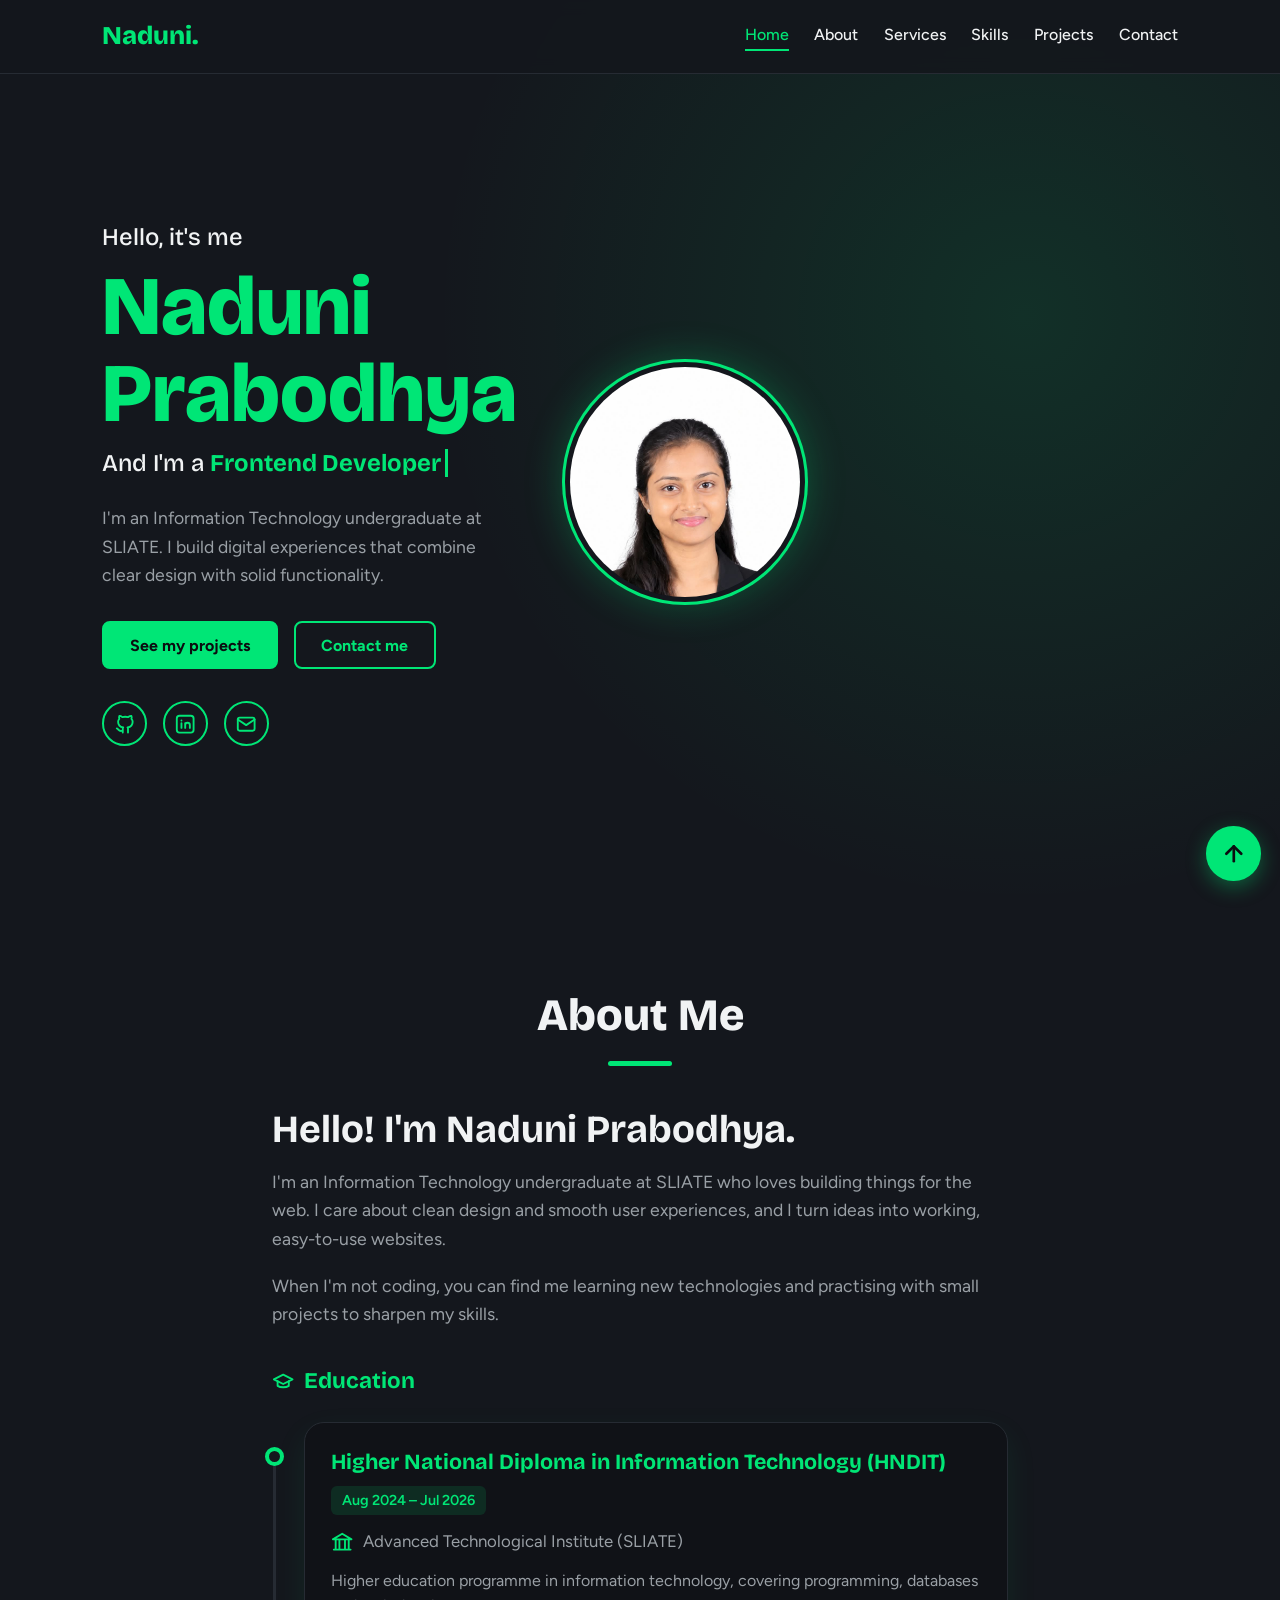
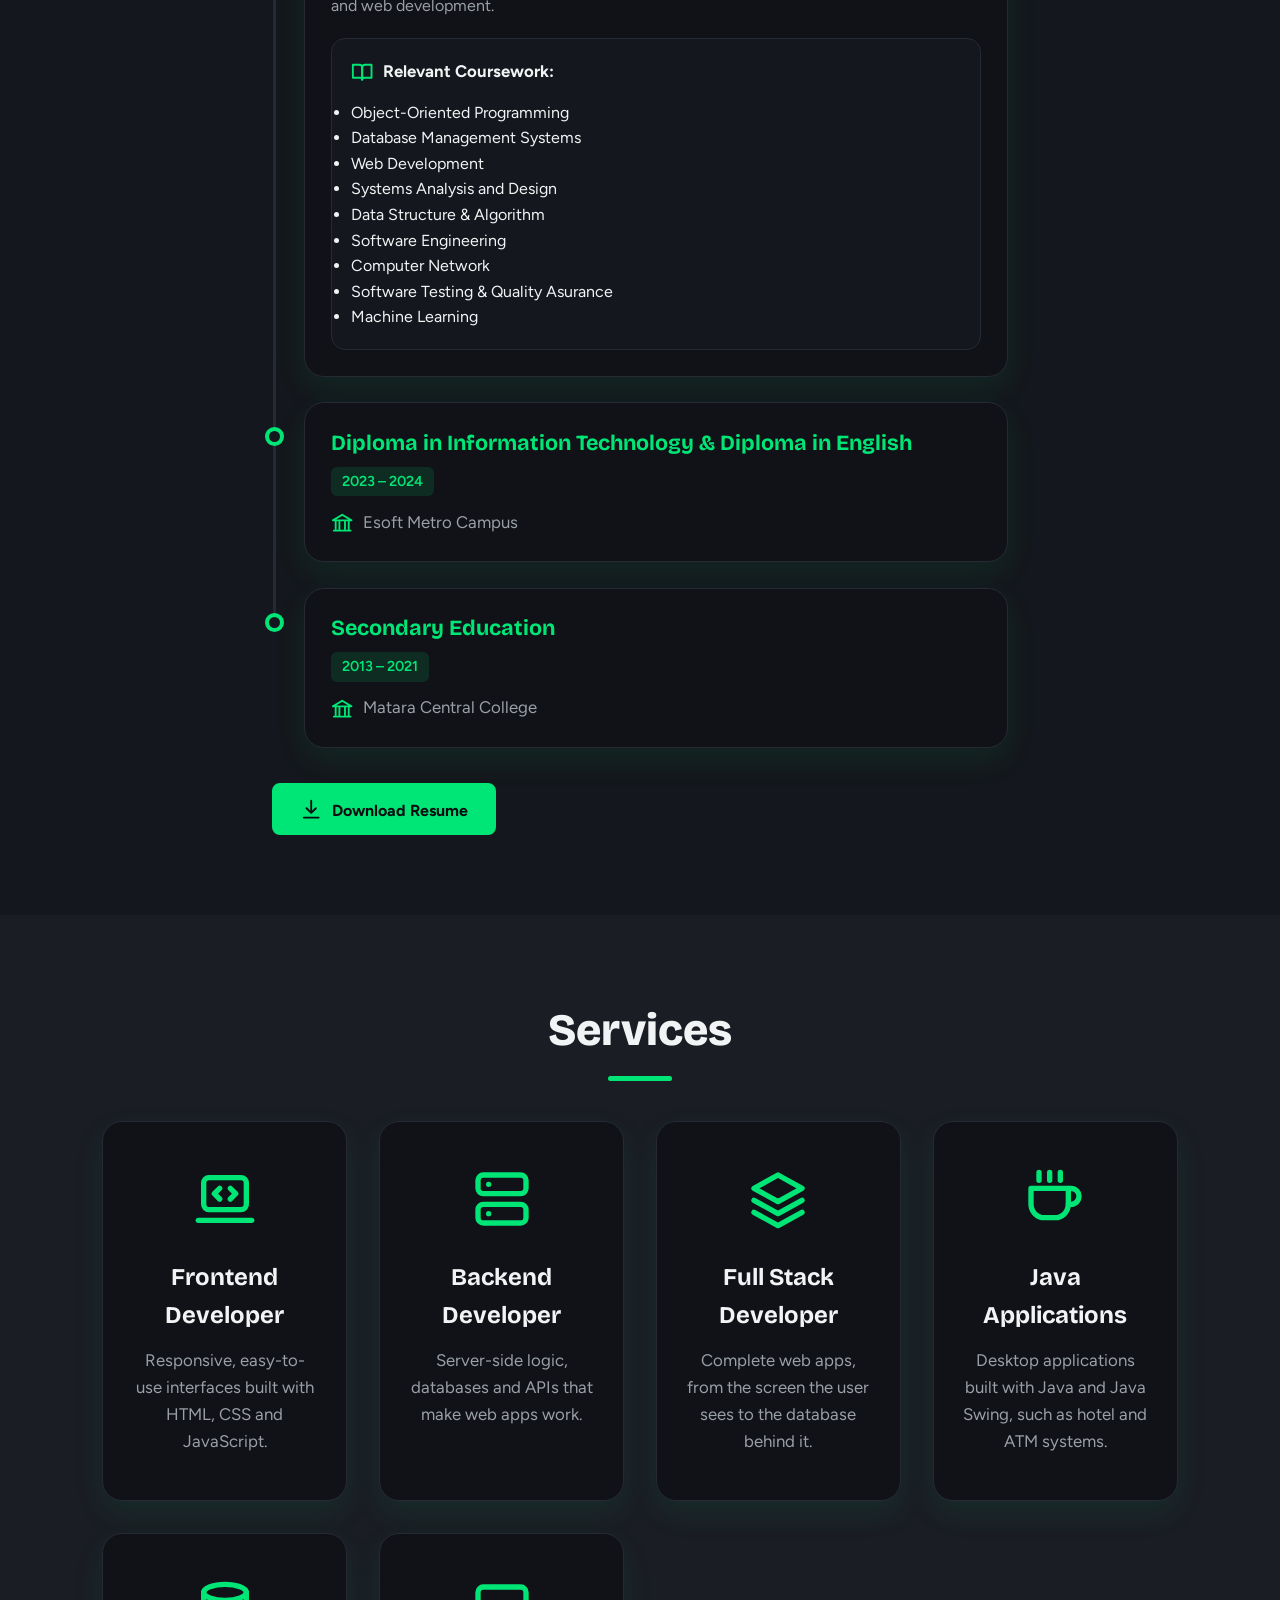
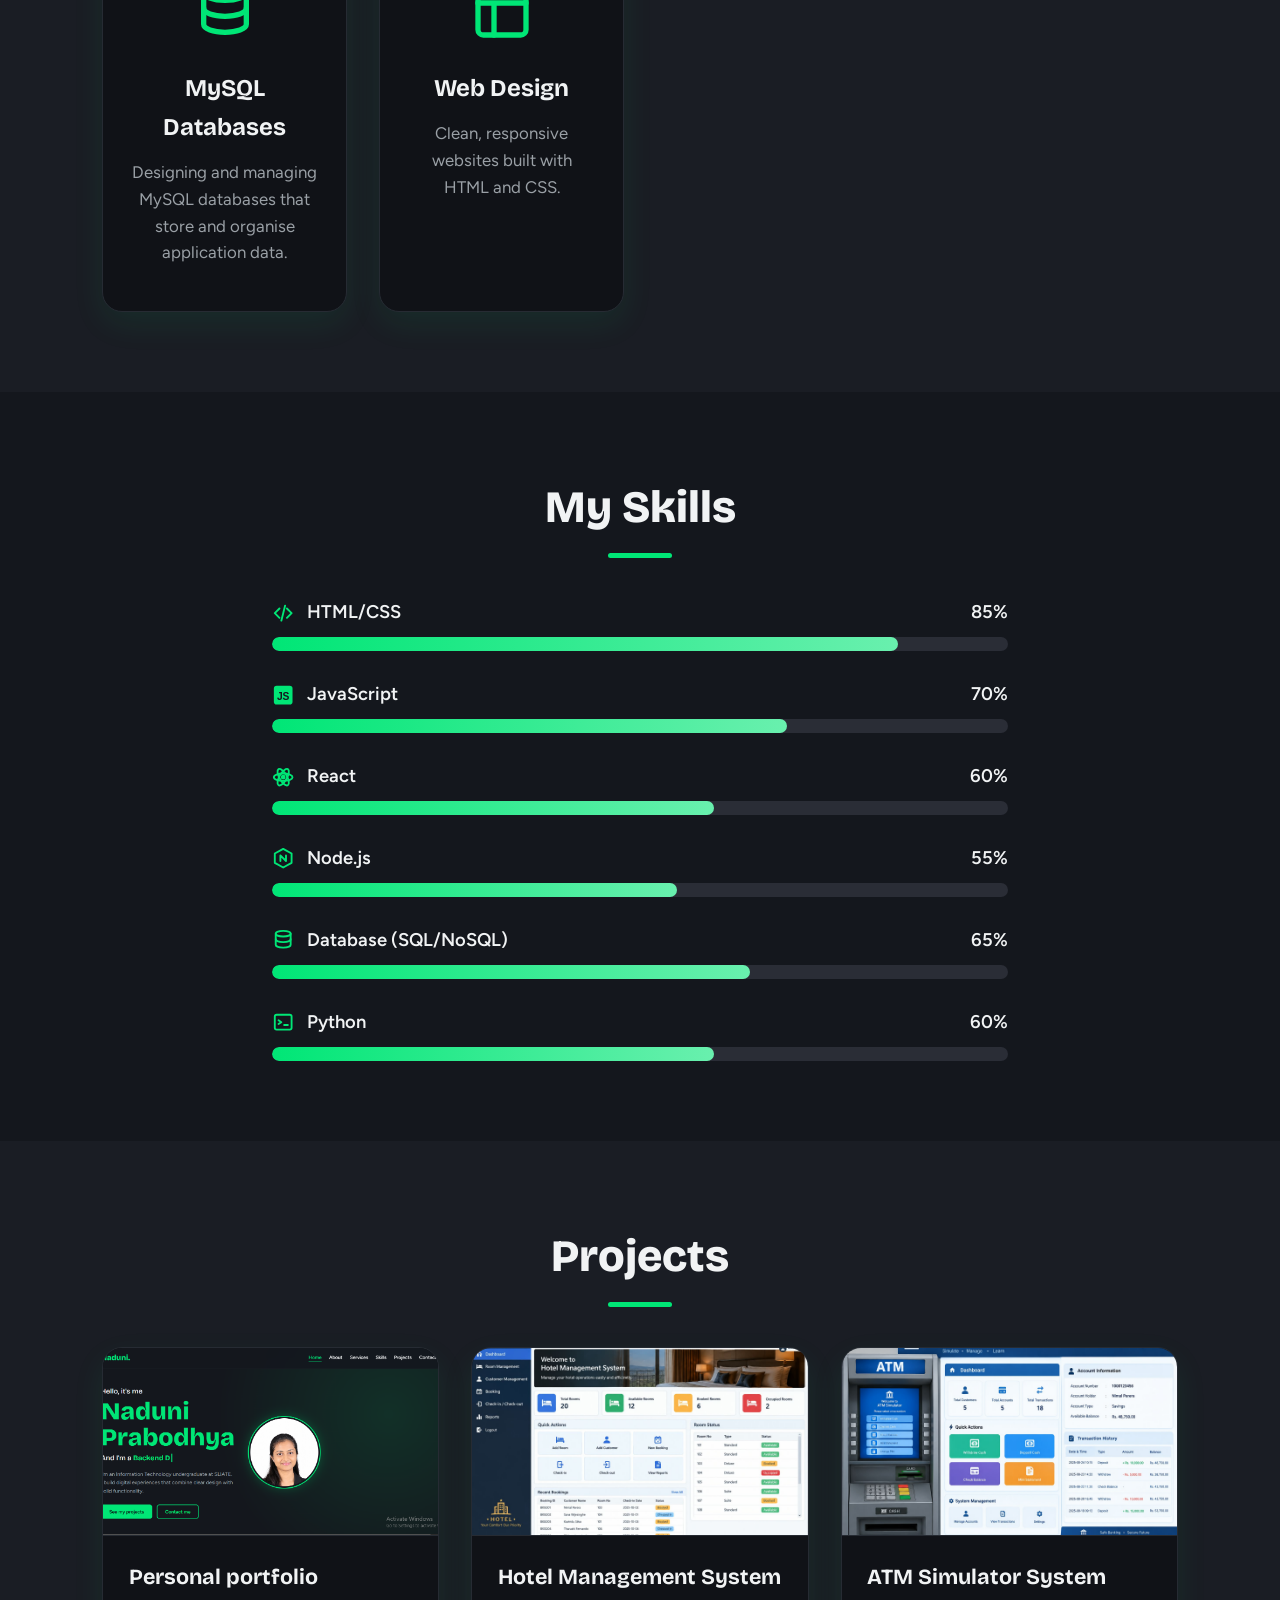
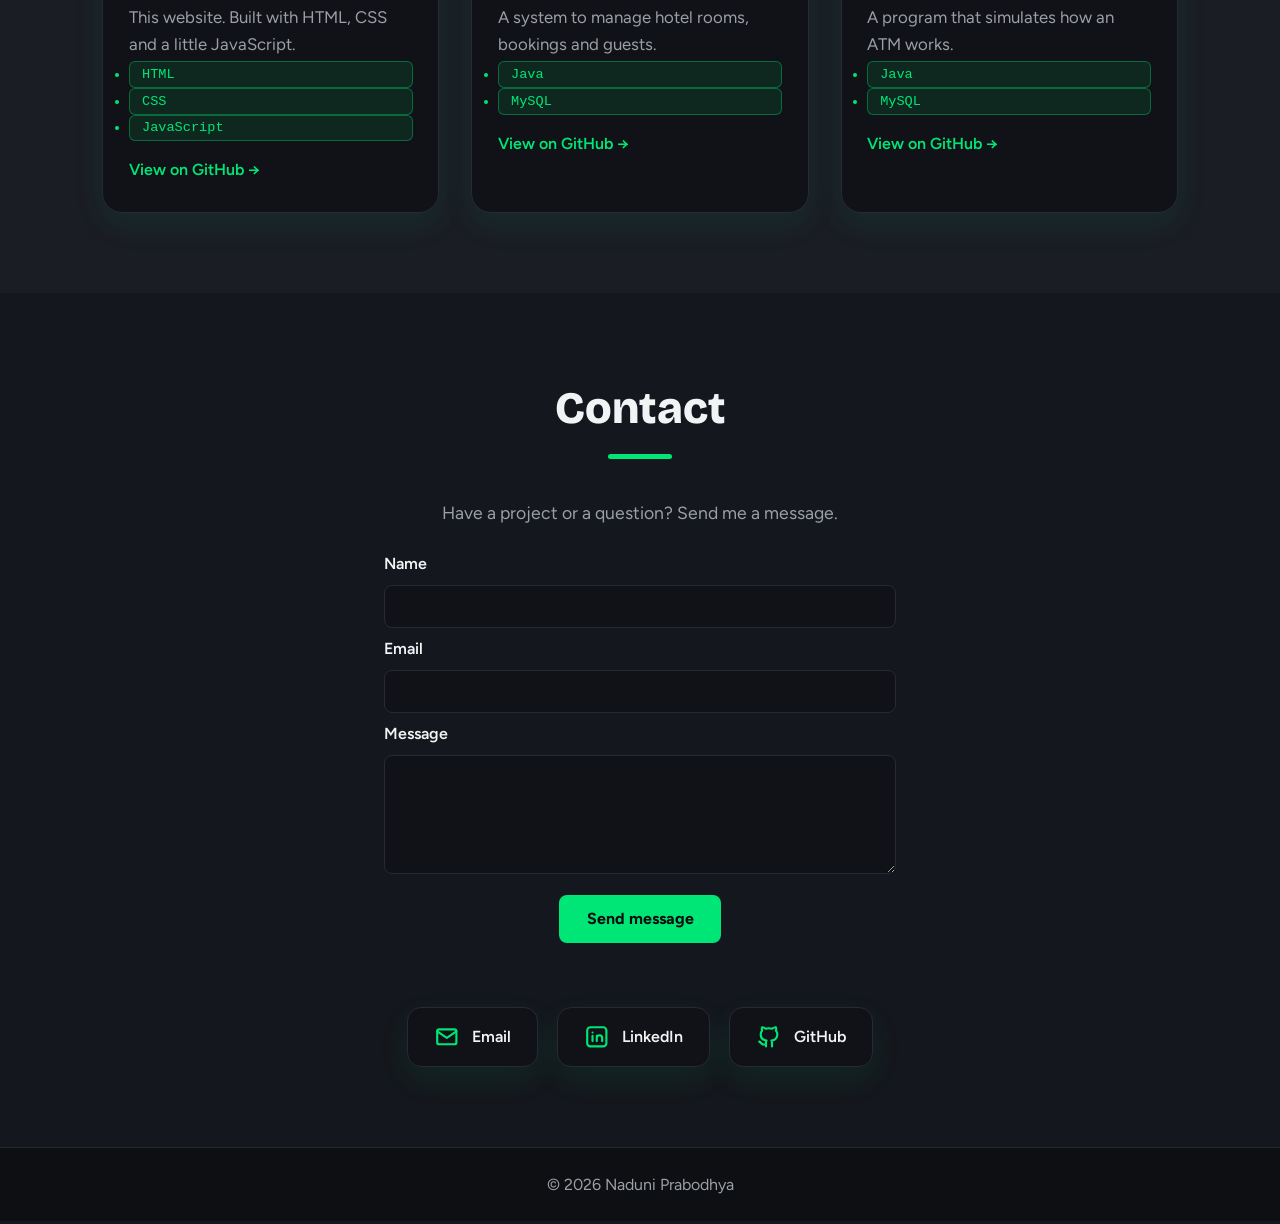
==== commit ddea1531: "Add files via upload" ====
--- a/index.html
+++ b/index.html
@@ -39,6 +39,17 @@
                     <a href="#projects" class="btn">See my projects</a>
                     <a href="#contact" class="btn btn-ghost">Contact me</a>
                 </div>
+                <div class="home-sci">
+                    <a href="https://github.com/naduniprabodhya" target="_blank" rel="noopener" aria-label="GitHub">
+                    <svg viewBox="0 0 24 24" fill="none" stroke="currentColor" stroke-width="2" stroke-linecap="round" stroke-linejoin="round" aria-hidden="true"><path d="M9 19c-4 1.5-4-2-6-2.5M15 21v-3.5c0-1 .1-1.4-.5-2 2.8-.3 5.5-1.4 5.5-6a4.6 4.6 0 00-1.3-3.2 4.2 4.2 0 00-.1-3.2s-1.1-.3-3.5 1.3a12 12 0 00-6.2 0C6.9 2.8 5.8 3.1 5.8 3.1a4.2 4.2 0 00-.1 3.2A4.6 4.6 0 004.4 9.5c0 4.6 2.7 5.7 5.5 6-.6.6-.6 1.2-.5 2V21"/></svg>
+                    </a>
+                    <a href="https://www.linkedin.com/in/naduni-prabodhya-3286b8424" target="_blank" rel="noopener" aria-label="LinkedIn">
+                    <svg viewBox="0 0 24 24" fill="none" stroke="currentColor" stroke-width="2" stroke-linecap="round" stroke-linejoin="round" aria-hidden="true"><rect x="3" y="3" width="18" height="18" rx="3"/><path d="M8 11v5M8 8v.01M12 16v-5M12 13a2.5 2.5 0 015 0v3"/></svg>
+                    </a>
+                    <a href="naduniprabodhya@gmail.com" aria-label="Email">
+                    <svg viewBox="0 0 24 24" fill="none" stroke="currentColor" stroke-width="2" stroke-linecap="round" stroke-linejoin="round" aria-hidden="true"><rect x="3" y="5" width="18" height="14" rx="2"/><path d="M3 7l9 6 9-6"/></svg>
+                    </a>
+            </div>
             </div>
             <div class="home-img">
                 <img src="naduphoto.jpeg" alt="Photo of Naduni Prabodhya">
@@ -59,23 +70,32 @@
                     with small projects to sharpen my skills.
                 </p>
 
-                <div class="edu-card">
-                    <h4>
-                        <svg class="icon-sm" viewBox="0 0 24 24" fill="none" stroke="currentColor" stroke-width="2" stroke-linecap="round" stroke-linejoin="round" aria-hidden="true"><path d="M22 10L12 5 2 10l10 5 10-5z"/><path d="M6 12v5c3 2 9 2 12 0v-5"/></svg>
-                        Education
-                    </h4>
-                    <div class="edu-item">
-                        <strong>Advanced Technological Institute</strong>
-                        <span>SLIATE | Information Technology | 2024 Aug - 2026 Jul</span>
-                    </div>
-                    <div class="edu-item">
-                        <strong>Esoft Metro Campus</strong>
-                        <span> Diploma in Information Technology | Diploma in English | 2023 - 2024</span>
-                    </div>
-                    <div class="edu-item">
-                        <strong>Matara Central College</strong>
-                        <span>2013 - 2021 </span>
-                    </div>
+                
+                <div class="edu-timeline">
+                    <h4 class="edu-title"><svg class="icon-sm" viewBox="0 0 24 24" fill="none" stroke="currentColor" stroke-width="2" stroke-linecap="round" stroke-linejoin="round" aria-hidden="true"><path d="M22 10L12 5 2 10l10 5 10-5z"/><path d="M6 12v5c3 2 9 2 12 0v-5"/></svg> Education</h4>
+ 
+                     <article class="tl-item">
+                         <h5>Higher National Diploma in Information Technology (HNDIT)</h5>
+                         <span class="tl-date">Aug 2024 &ndash; Jul 2026</span>
+                         <p class="tl-place"><svg class="icon-sm" viewBox="0 0 24 24" fill="none" stroke="currentColor" stroke-width="2" stroke-linecap="round" stroke-linejoin="round" aria-hidden="true"><path d="M3 21h18M5 21V10M9 21V10M15 21V10M19 21V10M2 10l10-6 10 6z"/></svg> Advanced Technological Institute (SLIATE)</p>
+                         <p class="tl-desc">Higher education programme in information technology, covering programming, databases and web development.</p>
+                         <div class="tl-courses">
+                            <h6><svg class="icon-sm" viewBox="0 0 24 24" fill="none" stroke="currentColor" stroke-width="2" stroke-linecap="round" stroke-linejoin="round" aria-hidden="true"><path d="M2 4h7a3 3 0 0 1 3 3v13a2 2 0 0 0-2-2H2z"/><path d="M22 4h-7a3 3 0 0 0-3 3v13a2 2 0 0 1 2-2h8z"/></svg> Relevant Coursework:</h6>
+                            <ul class="chips"><li>Object-Oriented Programming</li><li>Database Management Systems</li><li>Web Development</li><li>Systems Analysis and Design</li><li>Data Structure & Algorithm</li><li>Software Engineering</li><li>Computer Network</li><li>Software Testing & Quality Asurance</li><li>Machine Learning</li></ul>
+                        </div>
+                    </article>
+
+                    <article class="tl-item">
+                        <h5>Diploma in Information Technology &amp; Diploma in English</h5>
+                        <span class="tl-date">2023 &ndash; 2024</span>
+                        <p class="tl-place"><svg class="icon-sm" viewBox="0 0 24 24" fill="none" stroke="currentColor" stroke-width="2" stroke-linecap="round" stroke-linejoin="round" aria-hidden="true"><path d="M3 21h18M5 21V10M9 21V10M15 21V10M19 21V10M2 10l10-6 10 6z"/></svg> Esoft Metro Campus</p>
+                    </article>
+
+                    <article class="tl-item">
+                        <h5>Secondary Education</h5>
+                        <span class="tl-date">2013 &ndash; 2021</span>
+                        <p class="tl-place"><svg class="icon-sm" viewBox="0 0 24 24" fill="none" stroke="currentColor" stroke-width="2" stroke-linecap="round" stroke-linejoin="round" aria-hidden="true"><path d="M3 21h18M5 21V10M9 21V10M15 21V10M19 21V10M2 10l10-6 10 6z"/></svg> Matara Central College</p>
+                    </article>
                 </div>
 
                 <a href="S.K.N.Prabodhya CV.pdf" download class="btn">
@@ -103,6 +123,21 @@
                     <h3>Full Stack Developer</h3>
                     <p>Complete web apps, from the screen the user sees to the database behind it.</p>
                 </article>
+                <article>
+                    <svg class="icon" viewBox="0 0 24 24" fill="none" stroke="currentColor" stroke-width="2" stroke-linecap="round" stroke-linejoin="round" aria-hidden="true"><path d="M17 8h1a3 3 0 0 1 0 6h-1"/><path d="M3 8h14v6a5 5 0 0 1-5 5H8a5 5 0 0 1-5-5z"/><path d="M6 2v3M10 2v3M14 2v3"/></svg>
+                    <h3>Java Applications</h3>
+                    <p>Desktop applications built with Java and Java Swing, such as hotel and ATM systems.</p>
+                </article>
+                <article>
+                    <svg class="icon" viewBox="0 0 24 24" fill="none" stroke="currentColor" stroke-width="2" stroke-linecap="round" stroke-linejoin="round" aria-hidden="true"><ellipse cx="12" cy="5" rx="8" ry="3"/><path d="M4 5v6c0 1.7 3.6 3 8 3s8-1.3 8-3V5"/><path d="M4 11v6c0 1.7 3.6 3 8 3s8-1.3 8-3v-6"/></svg>
+                    <h3>MySQL Databases</h3>
+                    <p>Designing and managing MySQL databases that store and organise application data.</p>
+                </article>
+                <article>
+                    <svg class="icon" viewBox="0 0 24 24" fill="none" stroke="currentColor" stroke-width="2" stroke-linecap="round" stroke-linejoin="round" aria-hidden="true"><rect x="3" y="3" width="18" height="18" rx="2"/><path d="M3 9h18M9 21V9"/></svg>
+                    <h3>Web Design</h3>
+                    <p>Clean, responsive websites built with HTML and CSS.</p>
+                </article>
             </div>
         </section>
 
@@ -161,22 +196,34 @@
 
         <section class="section alt" id="projects">
             <h2>Projects</h2>
-            <div class="grid">
-                <article>
-    <h3><a class="card-link" href="https://github.com/naduniprabodhya/Personal_Portfolio_Website" target="_blank" rel="noopener">Personal portfolio</a></h3>
-    <p>This website. Built with HTML, CSS and a little JavaScript.</p>
-    <span class="card-cta">View on GitHub &rarr;</span>
-</article>
-<article>
-    <h3><a class="card-link" href="https://github.com/naduniprabodhya/Hotel-Management-System" target="_blank" rel="noopener">Hotel Management System</a></h3>
-    <p>A system to manage hotel rooms, bookings and guests.</p>
-    <span class="card-cta">View on GitHub &rarr;</span>
-</article>
-<article>
-    <h3><a class="card-link" href="https://github.com/naduniprabodhya/ATM-Simulator-System" target="_blank" rel="noopener">ATM Simulator System</a></h3>
-    <p>A program that simulates how an ATM works.</p>
-    <span class="card-cta">View on GitHub &rarr;</span>
-</article>
+            <div class="grid projects">
+                <article class="project-card">
+                    <img class="project-img" src="portfolioimg.png" onerror="this.onerror=null;this.src='images/project-portfolio.svg'" alt="Preview of the Personal portfolio website" loading="lazy">
+                    <div class="project-body">
+                        <h3><a class="card-link" href="https://github.com/naduniprabodhya/Personal_Portfolio_Website" target="_blank" rel="noopener">Personal portfolio</a></h3>
+                        <p>This website. Built with HTML, CSS and a little JavaScript.</p>
+                        <ul class="chips"><li>HTML</li><li>CSS</li><li>JavaScript</li></ul>
+                        <span class="card-cta">View on GitHub &rarr;</span>
+                    </div>
+                </article>
+                <article class="project-card">
+                    <img class="project-img" src="hotel.jpeg" onerror="this.onerror=null;this.src='images/project-hotel.svg'" alt="Preview of the Hotel Management System" loading="lazy">
+                    <div class="project-body">
+                        <h3><a class="card-link" href="https://github.com/naduniprabodhya/Hotel-Management-System" target="_blank" rel="noopener">Hotel Management System</a></h3>
+                        <p>A system to manage hotel rooms, bookings and guests.</p>
+                        <ul class="chips"><li>Java</li><li>MySQL</li></ul>
+                        <span class="card-cta">View on GitHub &rarr;</span>
+                    </div>
+                </article>
+                <article class="project-card">
+                    <img class="project-img" src="ATM.jpeg" onerror="this.onerror=null;this.src='images/project-atm.svg'" alt="Preview of the ATM Simulator System" loading="lazy">
+                    <div class="project-body">
+                        <h3><a class="card-link" href="https://github.com/naduniprabodhya/ATM-Simulator-System" target="_blank" rel="noopener">ATM Simulator System</a></h3>
+                        <p>A program that simulates how an ATM works.</p>
+                        <ul class="chips"><li>Java</li><li>MySQL</li></ul>
+                        <span class="card-cta">View on GitHub &rarr;</span>
+                    </div>
+                </article>
             </div>
         </section>
 
--- a/stylesheet.css
+++ b/stylesheet.css
@@ -77,7 +77,7 @@
 
 .home-content { flex: 1; max-width: 36rem; }
 
-.home-img { flex-shrink: 0; align-self: flex-start; margin-top: 1rem; }
+.home-img { flex-shrink: 0; align-self: center; }
 
 .home-img img {
     display: block;
@@ -214,11 +214,11 @@
     display: grid;
     gap: .5rem;
     max-width: 32rem;
-    margin-top: 1.5rem;
-}
-
+    margin: 1.5rem auto 0;
+}
+ 
 .contact-form label { font-weight: 600; }
-
+ 
 .contact-form input, .contact-form textarea {
     padding: .7rem .9rem;
     font: 1rem var(--body);
@@ -227,13 +227,13 @@
     border: 1px solid var(--line);
     border-radius: 8px;
 }
-
+ 
 .contact-form input:focus, .contact-form textarea:focus { border-color: var(--green); }
-
-.contact-form .btn { margin-top: .8rem; justify-self: start; }
-
+ 
+.contact-form .btn { margin-top: .8rem; justify-self: center; }
+ 
 .footer { padding: 1.5rem 8%; text-align: center; background: #0d0f13; color: var(--muted); border-top: 1px solid var(--line); }
-
+ 
 @media (max-width: 600px) {
     .header { padding: .8rem 5%; }
     .home, .section, .footer { padding-left: 5%; padding-right: 5%; }
@@ -241,7 +241,7 @@
     .home-img { order: -1; margin-top: 0; }
     .home-img img { width: 10rem; }
 }
-
+ 
 @media (prefers-reduced-motion: reduce) {
     html { scroll-behavior: auto; }
     * { transition: none !important; }
@@ -388,4 +388,135 @@
 .card-link:focus-visible { outline: none; }
 .grid article:has(.card-link:focus-visible) { outline: 3px solid var(--green); outline-offset: 3px; }
 
-.card-cta { display: inline-block; margin-top: 1rem; color: var(--green); font-weight: 600; }+.card-cta { display: inline-block; margin-top: 1rem; color: var(--green); font-weight: 600; }
+
+/* Project card images */
+.grid.projects { grid-template-columns: repeat(auto-fit, minmax(18rem, 1fr)); }
+
+.grid .project-card { padding: 0; overflow: hidden; text-align: left; }
+
+.project-img {
+    display: block;
+    width: 100%;
+    aspect-ratio: 16 / 9;
+    object-fit: cover;
+    border-bottom: 1px solid var(--line);
+}
+
+.project-body { padding: 1.5rem 1.6rem 1.8rem; }
+
+.grid .project-body h3 { font-size: 1.35rem; margin-bottom: .6rem; }
+
+/* Education timeline */
+.edu-timeline { position: relative; margin: 2.2rem 0; }
+
+.edu-title {
+    display: flex;
+    align-items: center;
+    gap: .6rem;
+    margin-bottom: 1.4rem;
+    font-family: var(--head);
+    font-size: 1.4rem;
+    color: var(--green);
+}
+
+.tl-item {
+    position: relative;
+    margin: 0 0 1.6rem 2rem;
+    padding: 1.6rem;
+    background: var(--card);
+    border: 1px solid var(--line);
+    border-radius: 20px;
+    box-shadow: 0 12px 32px rgba(0, 230, 118, .08);
+}
+
+.tl-item::before {
+    content: "";
+    position: absolute;
+    left: -2rem;
+    top: -1.6rem;
+    bottom: -1.6rem;
+    width: 3px;
+    background: var(--line);
+}
+
+.tl-item:first-of-type::before { top: 2.2rem; }
+.tl-item:last-of-type::before { bottom: calc(100% - 2.2rem); }
+
+.tl-item::after {
+    content: "";
+    position: absolute;
+    left: calc(-2rem + 1.5px - 9.5px);
+    top: 1.5rem;
+    width: 11px;
+    height: 11px;
+    border-radius: 50%;
+    background: var(--bg);
+    border: 4px solid var(--green);
+}
+
+.tl-item h5 { font-family: var(--head); font-size: 1.35rem; line-height: 1.3; color: var(--green); margin-bottom: .6rem; }
+
+.tl-date {
+    display: inline-block;
+    padding: .2rem .7rem;
+    margin-bottom: .8rem;
+    font-size: .9rem;
+    font-weight: 600;
+    color: var(--green);
+    background: rgba(0, 230, 118, .12);
+    border-radius: 6px;
+}
+
+.tl-place { display: flex; align-items: center; gap: .6rem; color: var(--muted); font-size: 1.05rem; }
+
+.tl-place svg { color: var(--green); }
+
+.tl-desc { margin-top: .8rem; color: var(--muted); }
+
+.tl-courses {
+    margin-top: 1.2rem;
+    padding: 1.2rem;
+    background: var(--bg);
+    border: 1px solid var(--line);
+    border-radius: 14px;
+}
+
+.tl-courses h6 {
+    display: flex;
+    align-items: center;
+    gap: .6rem;
+    margin-bottom: .9rem;
+    font-size: 1.05rem;
+}
+
+.tl-courses h6 svg { color: var(--green); }
+/* Hero social icons */
+.home-sci { display: flex; gap: 1rem; margin-top: 2rem; }
+
+.home-sci a {
+    display: grid;
+    place-items: center;
+    width: 2.8rem;
+    height: 2.8rem;
+    color: var(--green);
+    border: 2px solid var(--green);
+    border-radius: 50%;
+    transition: background .2s, color .2s;
+}
+
+.home-sci a:hover { background: var(--green); color: #0b0d10; }
+
+.home-sci svg { width: 1.4rem; height: 1.4rem; }
+
+/* Chips inside project cards */
+.project-body .chips { margin-top: .2rem; gap: .6rem; }
+
+.project-body .chips li {
+    padding: .3rem .75rem;
+    font: 500 .85rem ui-monospace, "Cascadia Code", Consolas, monospace;
+    color: var(--green);
+    background: rgba(0, 230, 118, .1);
+    border: 1px solid rgba(0, 230, 118, .35);
+    border-radius: 6px;
+}
